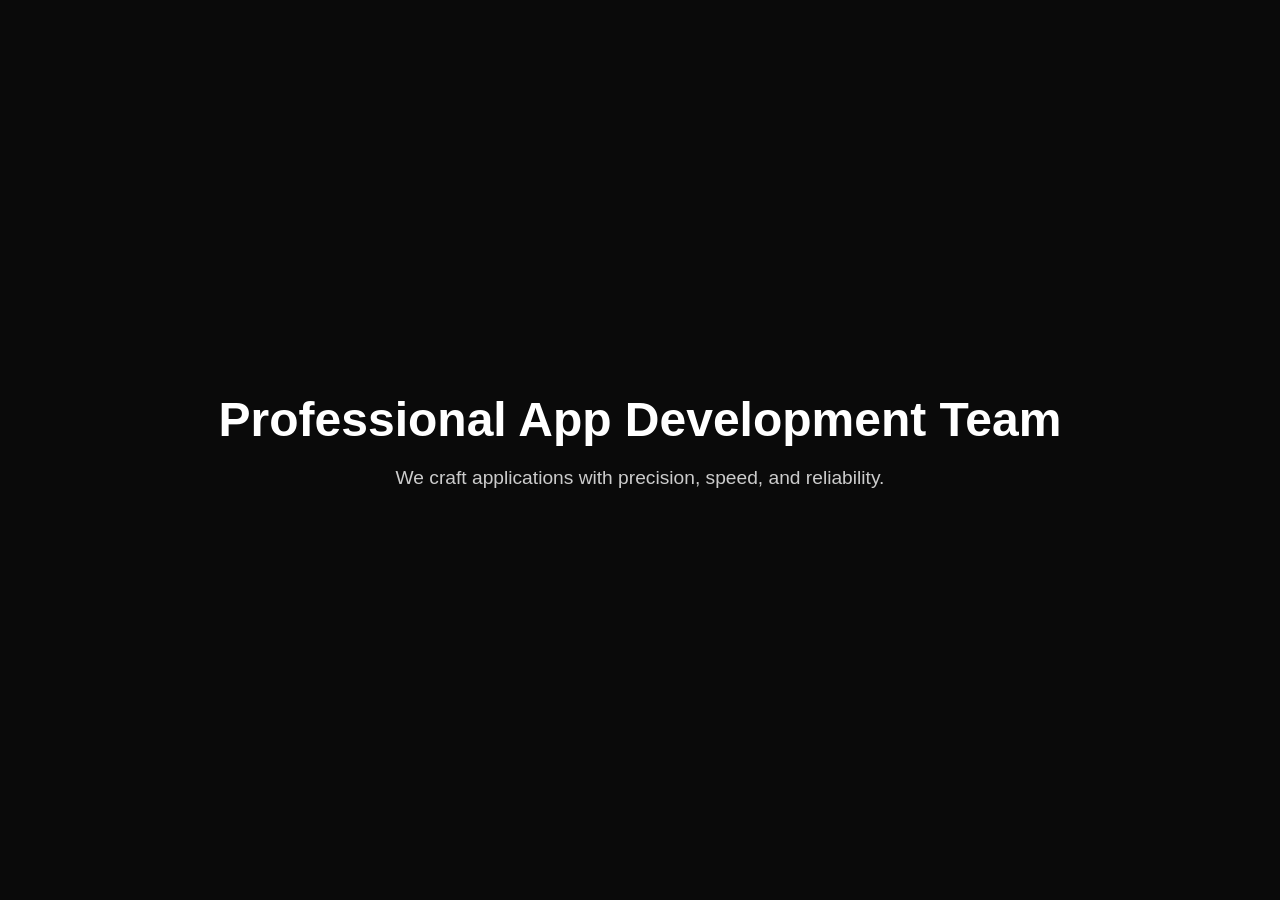
==== index.html @ 8f8922c3 "1" ====
<!DOCTYPE html>
<html lang="en">
<head>
<meta charset="UTF-8">
<title>Our Company</title>
<style>
html, body {height:100%; margin:0; font-family:Arial; background-color:#0a0a0a; color:#fff; display:flex; justify-content:center; align-items:center; text-align:center;}
h1 {font-size:3em; margin:0;}
p {font-size:1.2em; color:#ccc; margin-top:1em;}
</style>
</head>
<body>
<div>
<h1>Professional App Development Team</h1>
<p>We craft applications with precision, speed, and reliability.</p>
</div>
</body>
</html>
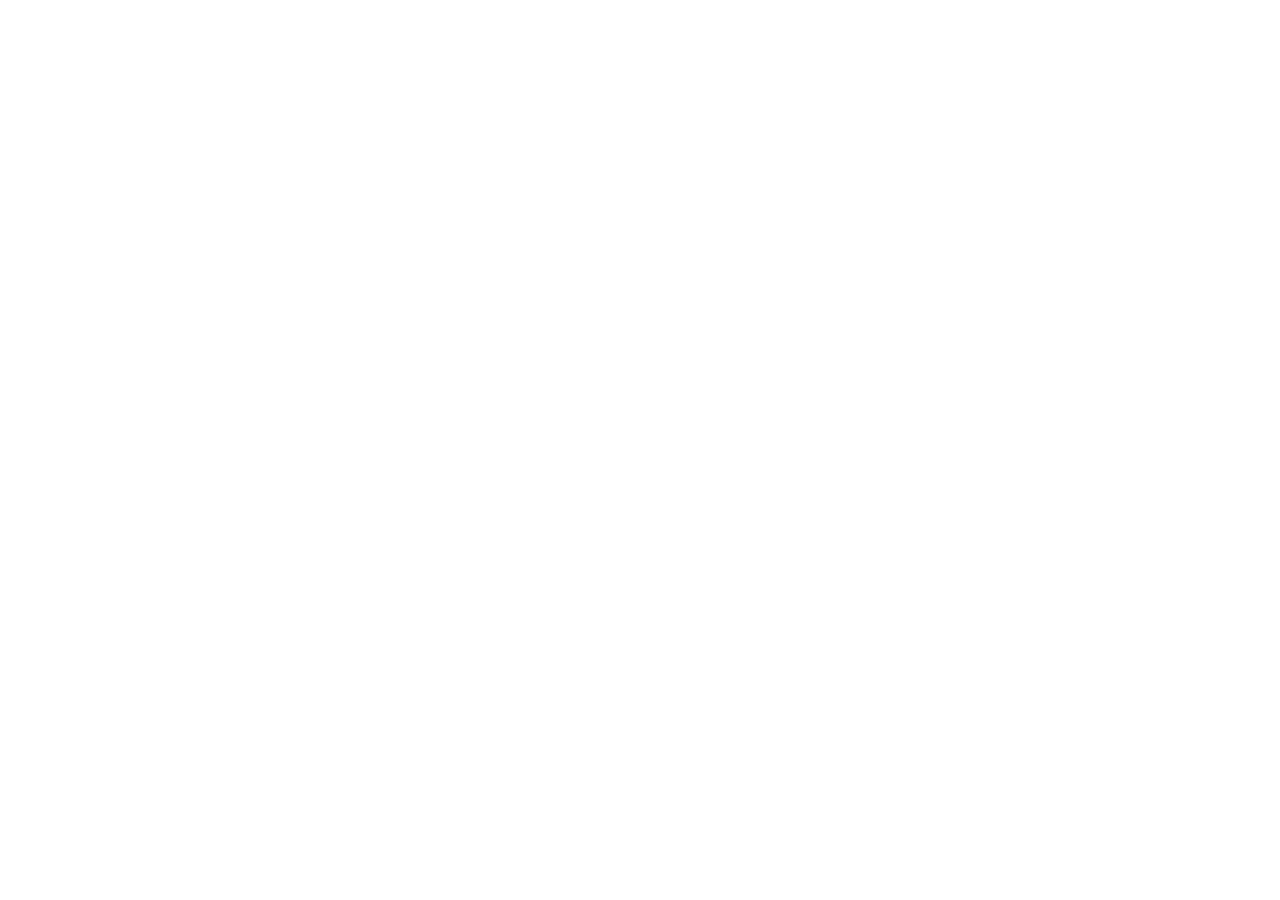
==== commit 29ae9d1a: "Add files via upload" ====
--- a/index.html
+++ b/index.html
@@ -1,18 +1,13 @@
-<!DOCTYPE html>
-<html lang="en">
-<head>
-<meta charset="UTF-8">
-<title>Our Company</title>
-<style>
-html, body {height:100%; margin:0; font-family:Arial; background-color:#0a0a0a; color:#fff; display:flex; justify-content:center; align-items:center; text-align:center;}
-h1 {font-size:3em; margin:0;}
-p {font-size:1.2em; color:#ccc; margin-top:1em;}
-</style>
-</head>
-<body>
-<div>
-<h1>Professional App Development Team</h1>
-<p>We craft applications with precision, speed, and reliability.</p>
-</div>
-</body>
+<!doctype html>
+<html lang="zh-CN">
+  <head>
+    <meta charset="UTF-8" />
+    <meta name="viewport" content="width=device-width, initial-scale=1.0" />
+    <title>六只脚 · 网页演示</title>
+    <script type="module" crossorigin src="./assets/index-BT792b5Y.js"></script>
+    <link rel="stylesheet" crossorigin href="./assets/index-Cq5MqTMt.css">
+  </head>
+  <body>
+    <div id="root"></div>
+  </body>
 </html>
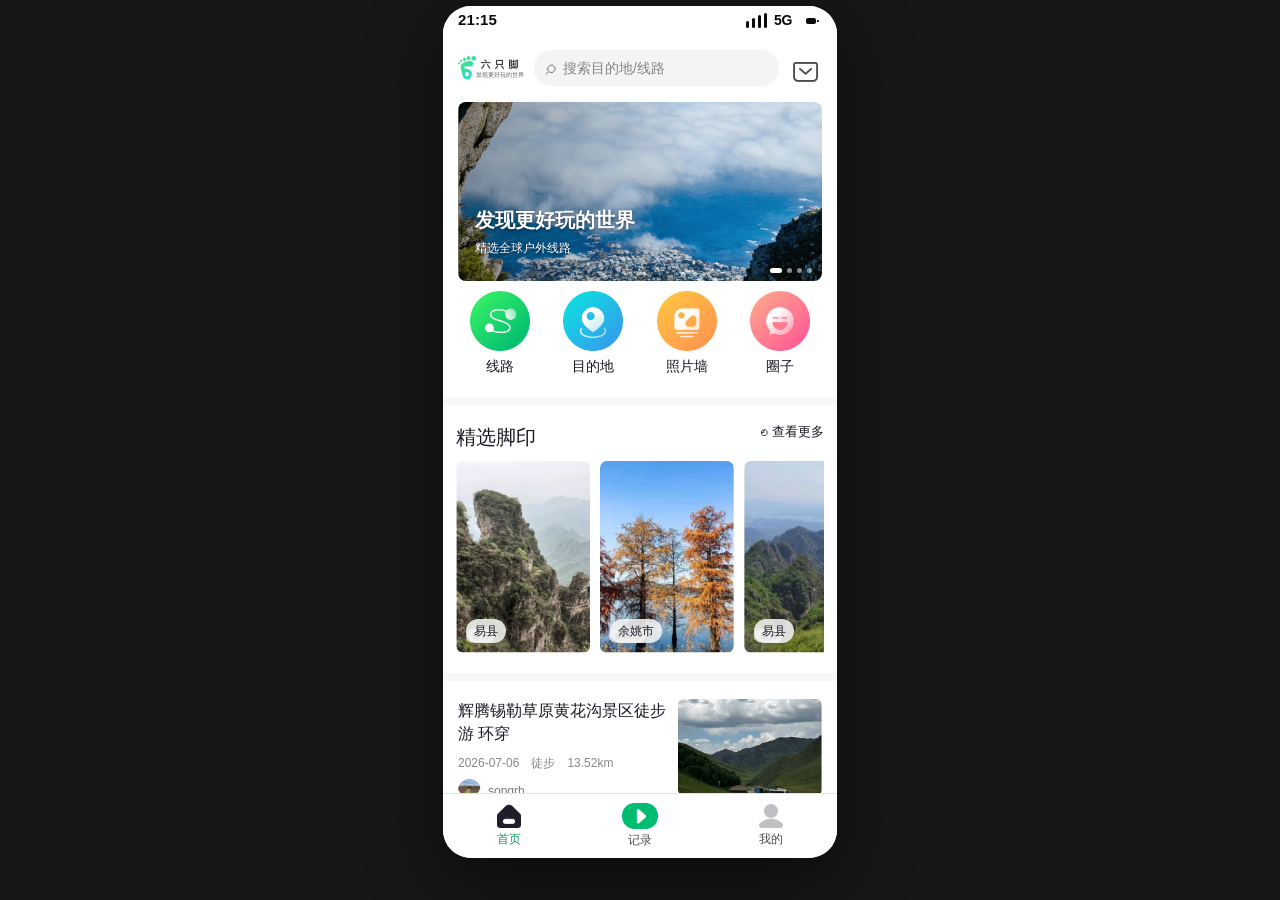
==== commit e474db12: "Add files via upload" ====
--- a/index.html
+++ b/index.html
@@ -4,8 +4,8 @@
     <meta charset="UTF-8" />
     <meta name="viewport" content="width=device-width, initial-scale=1.0" />
     <title>六只脚 · 网页演示</title>
-    <script type="module" crossorigin src="./assets/index-BT792b5Y.js"></script>
-    <link rel="stylesheet" crossorigin href="./assets/index-Cq5MqTMt.css">
+    <script type="module" crossorigin src="./index-BT792b5Y.js"></script>
+    <link rel="stylesheet" crossorigin href="./index-Cq5MqTMt.css">
   </head>
   <body>
     <div id="root"></div>
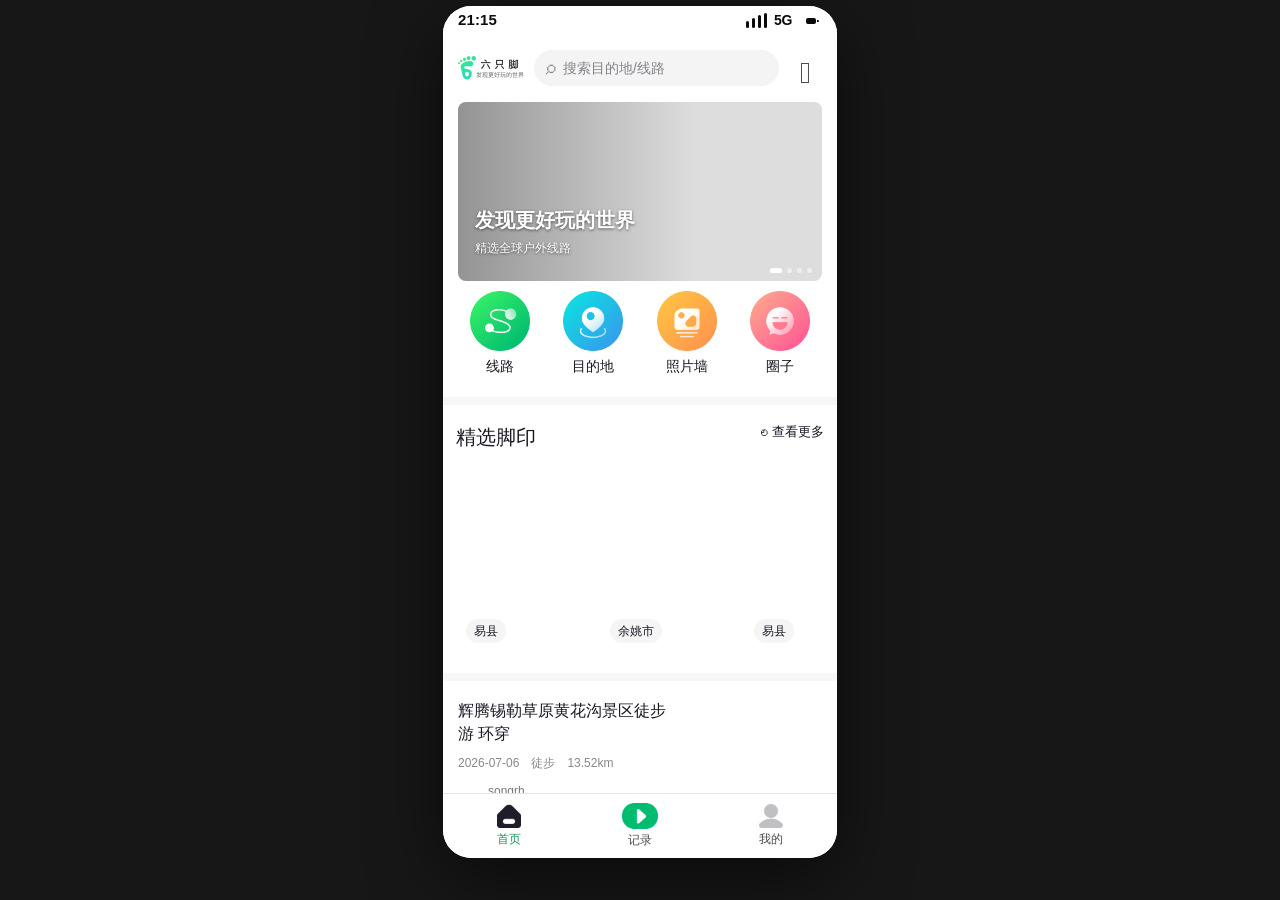
==== commit 3c4b2b1d: "Add files via upload" ====
--- a/index.html
+++ b/index.html
@@ -4,8 +4,8 @@
     <meta charset="UTF-8" />
     <meta name="viewport" content="width=device-width, initial-scale=1.0" />
     <title>六只脚 · 网页演示</title>
-    <script type="module" crossorigin src="./index-BT792b5Y.js"></script>
-    <link rel="stylesheet" crossorigin href="./index-Cq5MqTMt.css">
+    <script type="module" crossorigin src="./index-BEF6M2z0.js"></script>
+    <link rel="stylesheet" crossorigin href="./index-DvT_A-V3.css">
   </head>
   <body>
     <div id="root"></div>
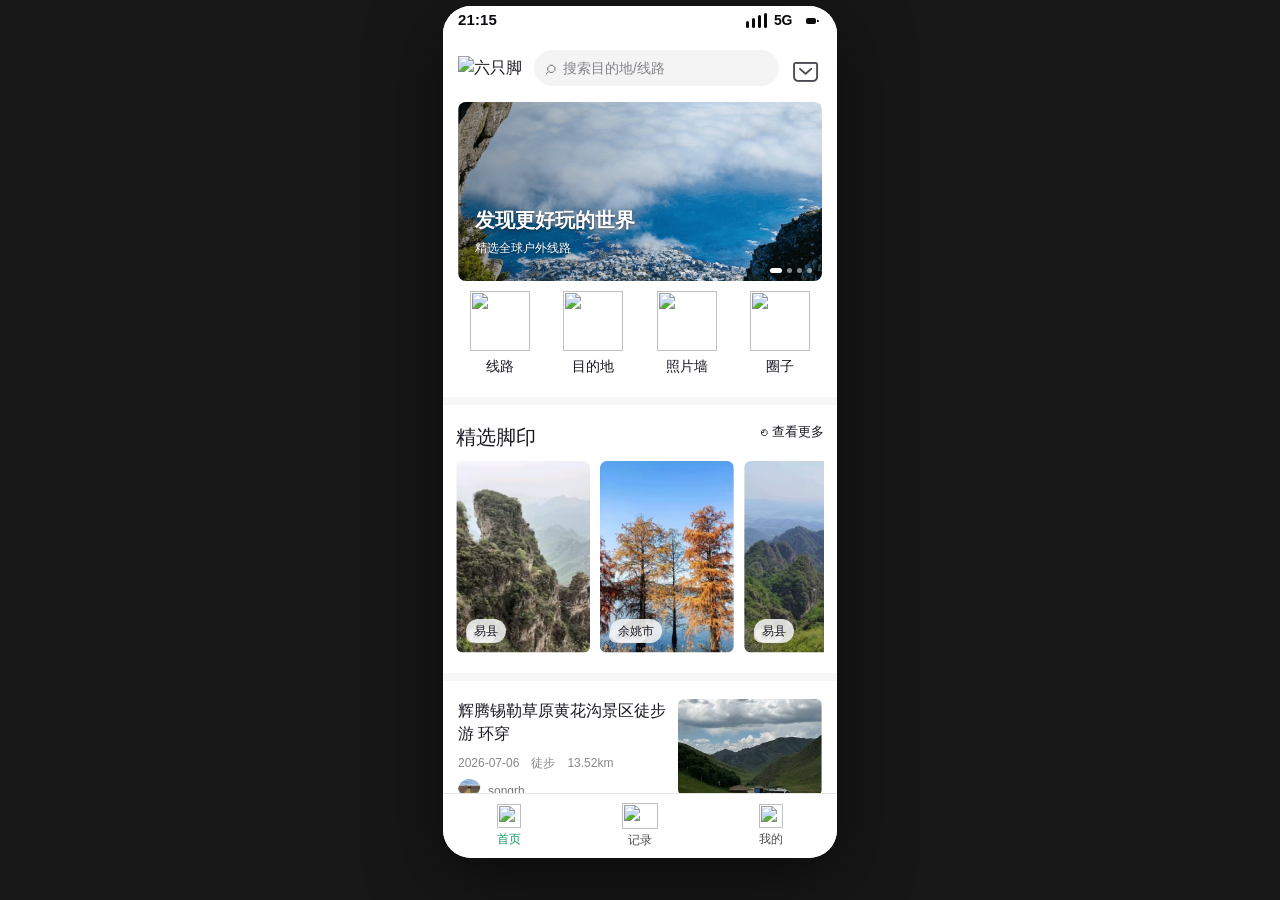
==== commit 8e9a6073: "111 wr" ====
--- a/index.html
+++ b/index.html
@@ -4,8 +4,8 @@
     <meta charset="UTF-8" />
     <meta name="viewport" content="width=device-width, initial-scale=1.0" />
     <title>六只脚 · 网页演示</title>
-    <script type="module" crossorigin src="./index-BEF6M2z0.js"></script>
-    <link rel="stylesheet" crossorigin href="./index-DvT_A-V3.css">
+    <script type="module" crossorigin src="./index-C7FK316n.js"></script>
+    <link rel="stylesheet" crossorigin href="./index-Bf4HB-Rr.css">
   </head>
   <body>
     <div id="root"></div>
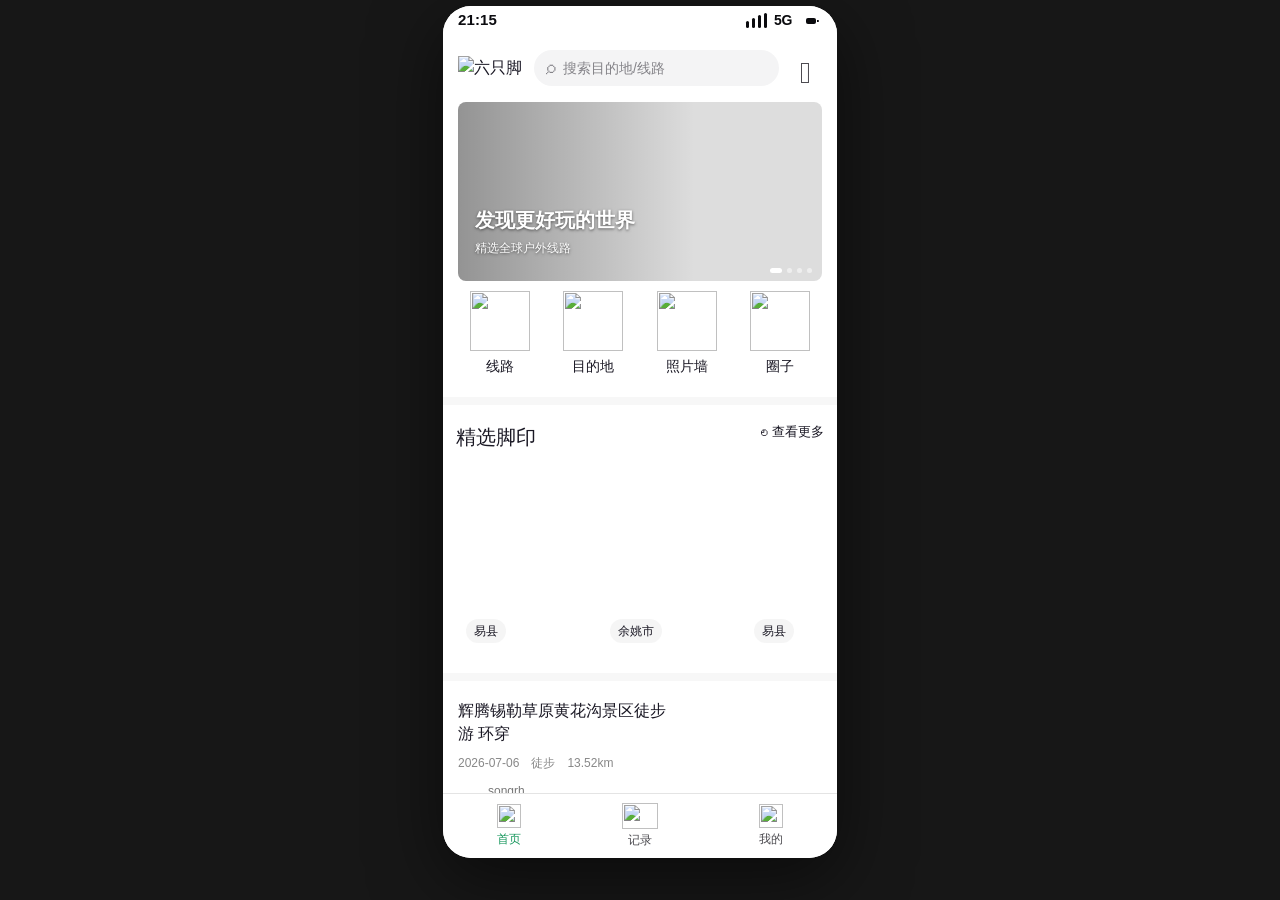
==== commit c1a4f950: "Add files via upload" ====
--- a/index.html
+++ b/index.html
@@ -4,8 +4,8 @@
     <meta charset="UTF-8" />
     <meta name="viewport" content="width=device-width, initial-scale=1.0" />
     <title>六只脚 · 网页演示</title>
-    <script type="module" crossorigin src="./index-C7FK316n.js"></script>
-    <link rel="stylesheet" crossorigin href="./index-Bf4HB-Rr.css">
+    <script type="module" crossorigin src="./index-MIAXSBbu.js"></script>
+    <link rel="stylesheet" crossorigin href="./index-CLxvjdk1.css">
   </head>
   <body>
     <div id="root"></div>
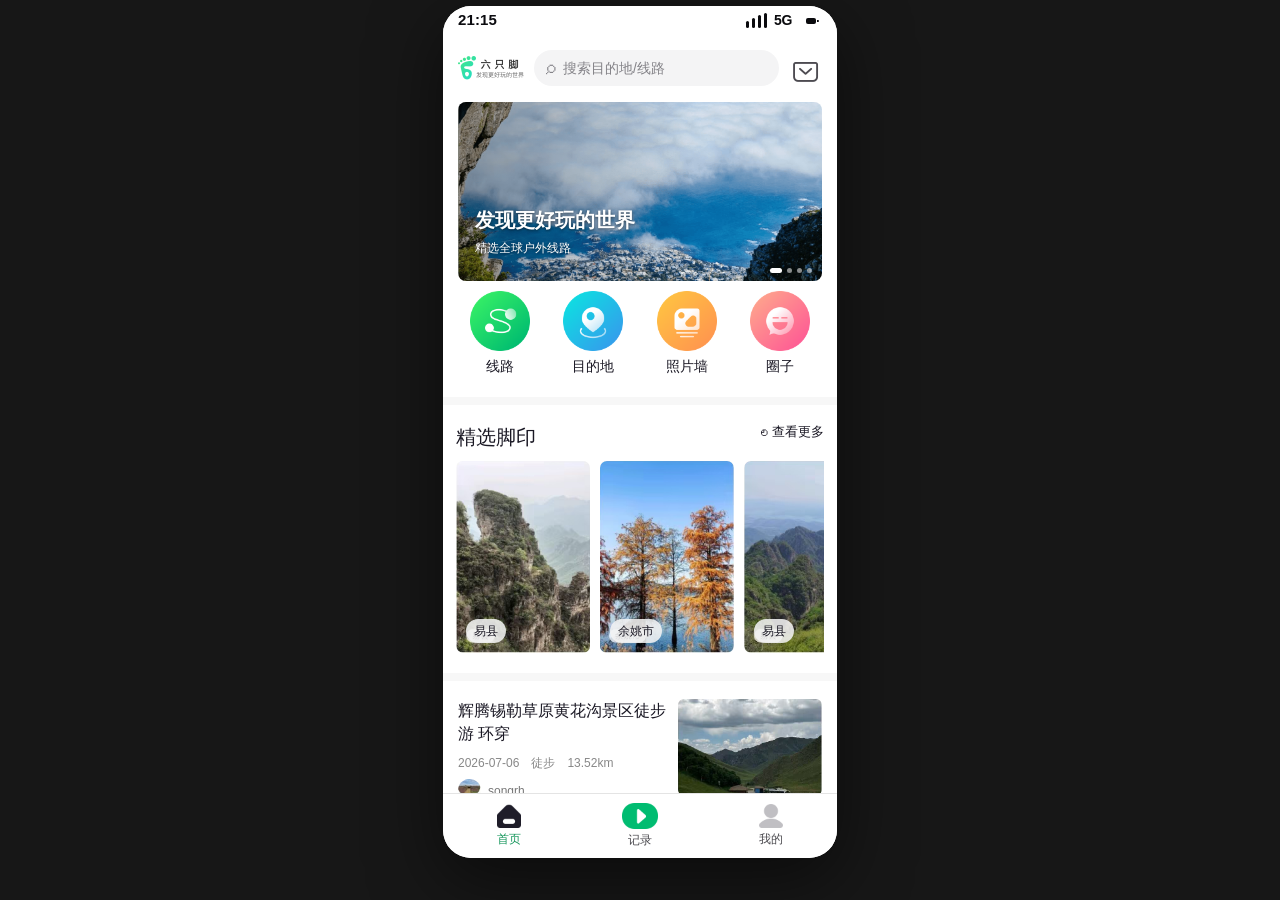
==== commit 2e1ec6e7: "Add files via upload" ====
--- a/index.html
+++ b/index.html
@@ -4,8 +4,8 @@
     <meta charset="UTF-8" />
     <meta name="viewport" content="width=device-width, initial-scale=1.0" />
     <title>六只脚 · 网页演示</title>
-    <script type="module" crossorigin src="./index-MIAXSBbu.js"></script>
-    <link rel="stylesheet" crossorigin href="./index-CLxvjdk1.css">
+    <script type="module" crossorigin src="./sixfoot-202607231116.js"></script>
+    <link rel="stylesheet" crossorigin href="./sixfoot-202607231116.css">
   </head>
   <body>
     <div id="root"></div>
